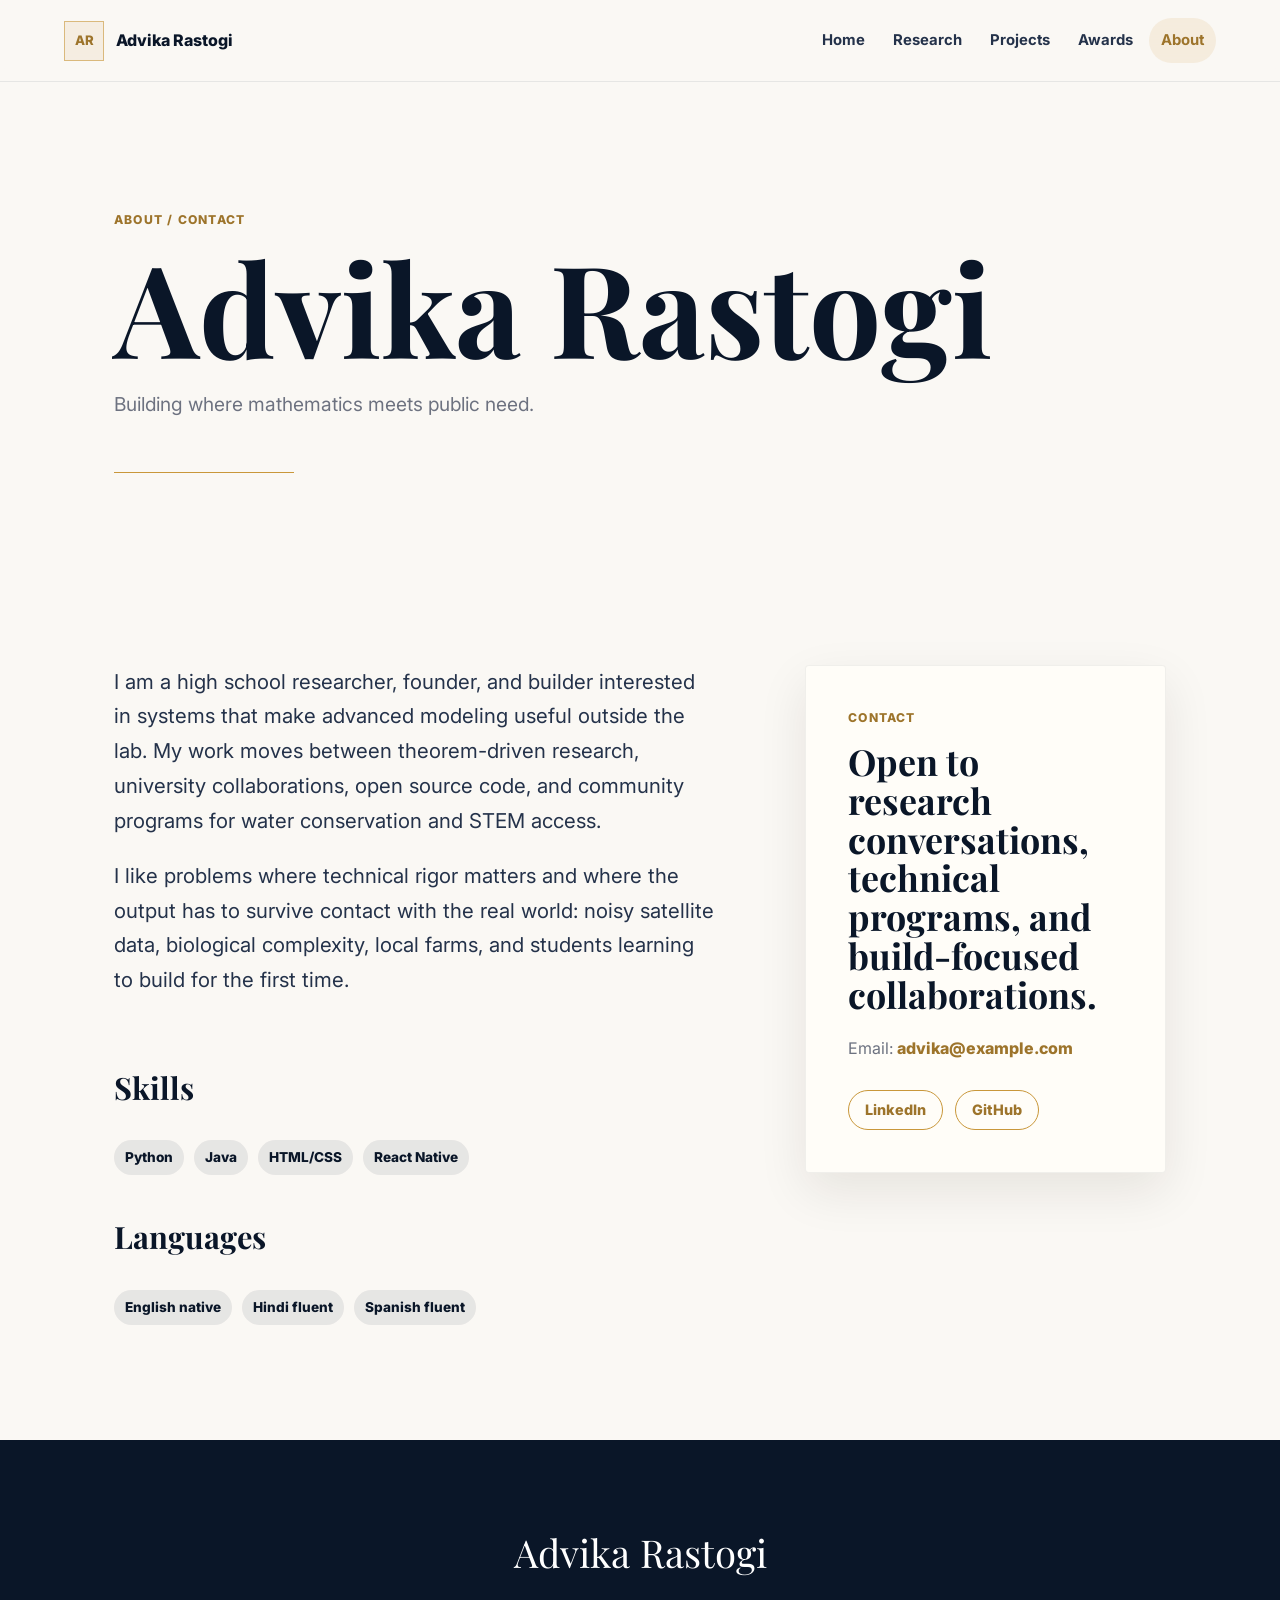
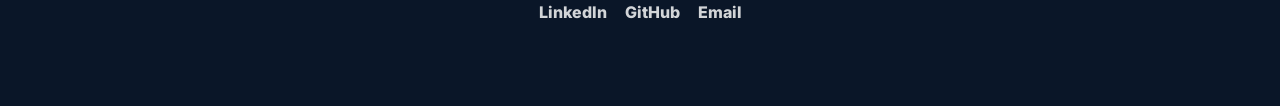
==== about.html @ 5e6feca5 "Add files via upload" ====
<!doctype html>
<html lang="en">
  <head>
    <meta charset="utf-8">
    <meta name="viewport" content="width=device-width, initial-scale=1">
    <title>About | Advika Rastogi</title>
    <meta name="description" content="About Advika Rastogi, high school researcher, founder, and builder.">
    <link rel="preconnect" href="https://fonts.googleapis.com">
    <link rel="preconnect" href="https://fonts.gstatic.com" crossorigin>
    <link href="https://fonts.googleapis.com/css2?family=Inter:wght@400;500;600;700;800&family=Playfair+Display:wght@600;700;800&display=swap" rel="stylesheet">
    <link rel="stylesheet" href="styles.css">
  </head>
  <body>
    <header class="site-header">
      <a class="brand" href="index.html"><span class="brand-mark">AR</span><span>Advika Rastogi</span></a>
      <button class="nav-toggle" type="button" aria-label="Open navigation" aria-expanded="false"><span></span><span></span><span></span></button>
      <nav class="site-nav" aria-label="Primary navigation">
        <a href="index.html">Home</a>
        <a href="research.html">Research</a>
        <a href="projects.html">Projects</a>
        <a href="awards.html">Awards</a>
        <a href="about.html">About</a>
      </nav>
    </header>

    <main>
      <section class="page-hero about-title">
        <div class="reveal">
          <p class="eyebrow">About / Contact</p>
          <h1>Advika Rastogi</h1>
          <p class="page-copy">Building where mathematics meets public need.</p>
        </div>
      </section>

      <section class="section two-column cream-section">
        <div class="about-copy reveal">
          <p>I am a high school researcher, founder, and builder interested in systems that make advanced modeling useful outside the lab. My work moves between theorem-driven research, university collaborations, open source code, and community programs for water conservation and STEM access.</p>
          <p>I like problems where technical rigor matters and where the output has to survive contact with the real world: noisy satellite data, biological complexity, local farms, and students learning to build for the first time.</p>
          <div class="info-stack">
            <div>
              <h2>Skills</h2>
              <div class="chip-list"><span>Python</span><span>Java</span><span>HTML/CSS</span><span>React Native</span></div>
            </div>
            <div>
              <h2>Languages</h2>
              <div class="chip-list"><span>English native</span><span>Hindi fluent</span><span>Spanish fluent</span></div>
            </div>
          </div>
        </div>
        <aside class="contact-card reveal" id="contact">
          <span class="card-kicker">Contact</span>
          <h2>Open to research conversations, technical programs, and build-focused collaborations.</h2>
          <p>Email: <a href="mailto:advika@example.com">advika@example.com</a></p>
          <div class="contact-actions">
            <a class="button small outline-gold" href="#" aria-disabled="true">LinkedIn</a>
            <a class="button small outline-gold" href="#" aria-disabled="true">GitHub</a>
          </div>
        </aside>
      </section>
    </main>

    <footer class="site-footer">
      <p>Advika Rastogi</p>
      <div><a href="#" aria-disabled="true">LinkedIn</a><a href="#" aria-disabled="true">GitHub</a><a href="mailto:advika@example.com">Email</a></div>
    </footer>
    <script src="script.js"></script>
  </body>
</html>
---- styles.css ----
:root {
  --cream: #faf8f4;
  --cream-2: #f1eadf;
  --warm-card: #fffdf8;
  --navy: #0a1628;
  --navy-soft: #24324a;
  --muted: #6d7280;
  --gold: #c9973a;
  --gold-dark: #9d742b;
  --line: rgba(10, 22, 40, 0.12);
  --white: #ffffff;
  --shadow: 0 18px 50px rgba(31, 23, 10, 0.09);
  --shadow-strong: 0 24px 68px rgba(31, 23, 10, 0.16);
}

* {
  box-sizing: border-box;
}

html {
  scroll-behavior: smooth;
}

body {
  margin: 0;
  color: var(--navy);
  background: var(--cream);
  font-family: "Inter", Arial, sans-serif;
  line-height: 1.7;
}

a {
  color: inherit;
  text-decoration: none;
}

p,
h1,
h2,
h3 {
  margin-top: 0;
}

p {
  color: var(--muted);
}

h1,
h2,
h3 {
  color: var(--navy);
  font-family: "Playfair Display", Georgia, serif;
  letter-spacing: 0;
}

.site-header {
  position: sticky;
  top: 0;
  z-index: 20;
  display: flex;
  align-items: center;
  justify-content: space-between;
  gap: 28px;
  padding: 18px clamp(20px, 5vw, 76px);
  background: rgba(250, 248, 244, 0.9);
  border-bottom: 1px solid rgba(10, 22, 40, 0.08);
  backdrop-filter: blur(16px);
}

.brand {
  display: inline-flex;
  align-items: center;
  gap: 12px;
  color: var(--navy);
  font-weight: 800;
}

.brand-mark {
  display: inline-grid;
  place-items: center;
  width: 40px;
  height: 40px;
  border: 1px solid rgba(201, 151, 58, 0.6);
  color: var(--gold-dark);
  background: rgba(201, 151, 58, 0.1);
  font-size: 0.82rem;
}

.site-nav {
  display: flex;
  align-items: center;
  gap: 4px;
}

.site-nav a {
  padding: 10px 12px;
  border-radius: 999px;
  color: var(--navy-soft);
  font-size: 0.93rem;
  font-weight: 700;
  transition: color 180ms ease, background 180ms ease;
}

.site-nav a:hover,
.site-nav a.active {
  color: var(--gold-dark);
  background: rgba(201, 151, 58, 0.12);
}

.nav-toggle {
  display: none;
  width: 44px;
  height: 44px;
  border: 1px solid var(--line);
  background: transparent;
  border-radius: 999px;
  cursor: pointer;
}

.nav-toggle span {
  display: block;
  width: 18px;
  height: 2px;
  margin: 4px auto;
  background: var(--navy);
}

.photo-hero {
  position: relative;
  min-height: calc(100vh - 78px);
  display: grid;
  align-items: center;
  overflow: hidden;
  padding: clamp(96px, 14vw, 172px) clamp(20px, 5vw, 76px);
  background:
    linear-gradient(90deg, rgba(10, 22, 40, 0.92) 0%, rgba(10, 22, 40, 0.76) 46%, rgba(10, 22, 40, 0.32) 100%),
    url("https://images.unsplash.com/photo-1506744038136-46273834b3fb?auto=format&fit=crop&w=2200&q=82") center / cover;
}

.photo-hero::after {
  content: "";
  position: absolute;
  inset: 0;
  pointer-events: none;
  background-image:
    linear-gradient(30deg, rgba(255, 255, 255, 0.07) 1px, transparent 1px),
    linear-gradient(120deg, rgba(201, 151, 58, 0.08) 1px, transparent 1px);
  background-size: 78px 78px;
  opacity: 0.28;
  animation: drift 28s linear infinite;
}

@keyframes drift {
  from { transform: translate3d(0, 0, 0); }
  to { transform: translate3d(-78px, 0, 0); }
}

.hero-content {
  position: relative;
  z-index: 1;
  width: min(100%, 1180px);
  max-width: 1180px;
  margin: 0 auto;
}

.hero-content.minimal {
  max-width: 900px;
}

.hero h1 {
  margin-bottom: 16px;
  color: var(--white);
  font-size: clamp(4rem, 10vw, 9rem);
  line-height: 0.9;
}

.tagline {
  margin-bottom: 20px;
  color: var(--white);
  font-family: "Playfair Display", Georgia, serif;
  font-size: clamp(2.1rem, 5vw, 5rem);
  font-weight: 700;
  line-height: 1;
}

.hero-copy {
  max-width: 720px;
  color: rgba(255, 255, 255, 0.82);
  font-size: clamp(1.05rem, 1.7vw, 1.28rem);
}

.hero-actions {
  display: flex;
  flex-wrap: wrap;
  gap: 14px;
  margin-top: 38px;
}

.page-hero,
.section {
  max-width: 1180px;
  margin: 0 auto;
  padding-left: clamp(20px, 5vw, 76px);
  padding-right: clamp(20px, 5vw, 76px);
}

.page-hero {
  padding-top: clamp(78px, 10vw, 132px);
  padding-bottom: clamp(42px, 6vw, 76px);
  background: var(--cream);
}

.page-hero::after {
  content: "";
  display: block;
  width: min(100%, 180px);
  height: 1px;
  margin-top: clamp(28px, 5vw, 52px);
  background: var(--gold);
}

.page-hero h1 {
  max-width: 900px;
  margin-bottom: 20px;
  font-size: clamp(3rem, 7vw, 6.2rem);
  line-height: 0.96;
}

.page-copy {
  max-width: 760px;
  color: var(--muted);
  font-size: clamp(1.05rem, 1.5vw, 1.22rem);
}

.section {
  padding-top: clamp(70px, 9vw, 124px);
  padding-bottom: clamp(70px, 9vw, 124px);
}

.section-tight {
  padding-top: clamp(22px, 4vw, 52px);
}

.cream-section {
  background: var(--cream);
}

.section-heading {
  max-width: 780px;
  margin-bottom: clamp(30px, 5vw, 58px);
}

.section-heading h2 {
  margin: 0;
  color: var(--navy);
  font-size: clamp(2.1rem, 4vw, 4rem);
  line-height: 1.02;
}

.eyebrow,
.card-kicker {
  display: block;
  margin: 0 0 14px;
  color: var(--gold-dark);
  font-size: 0.76rem;
  font-weight: 800;
  letter-spacing: 0.1em;
  text-transform: uppercase;
}

.button {
  display: inline-flex;
  align-items: center;
  justify-content: center;
  min-height: 48px;
  padding: 0 19px;
  border: 1px solid var(--gold);
  border-radius: 999px;
  color: var(--navy);
  background: var(--gold);
  font-weight: 800;
  transition: transform 180ms ease, box-shadow 180ms ease, background 180ms ease, border-color 180ms ease;
}

.button:hover {
  transform: translateY(-2px);
  box-shadow: 0 16px 32px rgba(157, 116, 43, 0.2);
}

.button.secondary {
  color: var(--white);
  border-color: rgba(255, 255, 255, 0.7);
  background: transparent;
}

.button.small {
  min-height: 40px;
  margin-top: auto;
  padding-inline: 16px;
  font-size: 0.9rem;
}

.button.outline-gold {
  color: var(--gold-dark);
  background: transparent;
}

.button.disabled {
  opacity: 0.7;
  cursor: default;
}

.button.disabled:hover {
  transform: none;
  box-shadow: none;
}

.bio-block {
  max-width: 980px;
  padding: clamp(28px, 4vw, 48px) 0 clamp(28px, 4vw, 48px) clamp(24px, 4vw, 44px);
  border-left: 4px solid var(--gold);
}

.bio-block p {
  max-width: 900px;
  margin-bottom: 18px;
  color: var(--navy-soft);
  font-size: clamp(1.2rem, 2vw, 1.58rem);
  line-height: 1.58;
}

.bio-block p:last-child {
  margin-bottom: 0;
}

.stats-grid,
.featured-grid,
.project-grid {
  display: grid;
  gap: 22px;
}

.stats-grid {
  grid-template-columns: repeat(4, minmax(0, 1fr));
}

.featured-grid {
  grid-template-columns: repeat(3, minmax(0, 1fr));
}

.project-grid {
  grid-template-columns: repeat(2, minmax(0, 1fr));
}

.metric-card,
.editorial-card,
.research-card,
.project-card,
.timeline-item,
.contact-card {
  border: 1px solid rgba(10, 22, 40, 0.06);
  border-radius: 4px;
  background: var(--warm-card);
  box-shadow: var(--shadow);
  transition: transform 180ms ease, box-shadow 180ms ease;
}

.metric-card:hover,
.editorial-card:hover,
.research-card:hover,
.project-card:hover,
.timeline-item:hover,
.contact-card:hover {
  transform: translateY(-4px);
  box-shadow: var(--shadow-strong);
}

.metric-card {
  min-height: 192px;
  padding: 30px;
}

.metric {
  display: block;
  margin-bottom: 18px;
  color: var(--navy);
  font-family: "Playfair Display", Georgia, serif;
  font-size: clamp(2.8rem, 5vw, 4.8rem);
  font-weight: 800;
  line-height: 0.95;
}

.metric-label {
  display: block;
  color: var(--muted);
  font-weight: 700;
  line-height: 1.35;
}

.editorial-card,
.project-card {
  min-height: 300px;
  display: flex;
  flex-direction: column;
  align-items: flex-start;
  padding: clamp(28px, 4vw, 40px);
  background: #fffaf0;
}

.editorial-card h3,
.project-card h2 {
  margin-bottom: 14px;
  font-size: clamp(1.6rem, 2.5vw, 2.35rem);
  line-height: 1.08;
}

.editorial-card p,
.project-card p {
  margin-bottom: 24px;
}

.text-link {
  margin-top: auto;
  color: var(--gold-dark);
  font-weight: 800;
}

.text-link:hover {
  color: var(--navy);
}

.research-list {
  display: grid;
  gap: clamp(30px, 5vw, 56px);
}

.research-card {
  padding: clamp(34px, 5vw, 58px);
  border-top: 4px solid var(--gold);
}

.research-card h2 {
  max-width: 980px;
  margin-bottom: 20px;
  font-size: clamp(1.85rem, 3.4vw, 3.35rem);
  line-height: 1.04;
}

.research-card p {
  max-width: 920px;
  margin-bottom: 16px;
}

.chip-list {
  display: flex;
  flex-wrap: wrap;
  gap: 10px;
  margin-top: 26px;
}

.chip-list span {
  display: inline-flex;
  align-items: center;
  min-height: 33px;
  padding: 6px 11px;
  border-radius: 999px;
  color: var(--navy);
  background: rgba(10, 22, 40, 0.08);
  font-size: 0.85rem;
  font-weight: 800;
}

.project-card .chip-list {
  margin-bottom: 28px;
}

.project-card .button.disabled {
  color: var(--gold-dark);
  background: transparent;
}

.tiered-timeline {
  position: relative;
  display: grid;
  gap: 50px;
  padding-left: clamp(24px, 4vw, 52px);
}

.tiered-timeline::before {
  content: "";
  position: absolute;
  left: 8px;
  top: 8px;
  bottom: 8px;
  width: 2px;
  background: linear-gradient(180deg, var(--navy), rgba(10, 22, 40, 0.14));
}

.award-tier {
  position: relative;
  display: grid;
  gap: 16px;
}

.award-tier::before {
  content: "";
  position: absolute;
  left: calc(clamp(24px, 4vw, 52px) * -1 - 1px);
  top: 10px;
  width: 16px;
  height: 16px;
  border: 4px solid var(--cream);
  border-radius: 50%;
  background: var(--gold);
  box-shadow: 0 0 0 1px rgba(201, 151, 58, 0.36);
}

.award-tier > h2 {
  margin-bottom: 8px;
  color: var(--navy);
  font-size: clamp(1.7rem, 3vw, 2.9rem);
}

.timeline-item {
  padding: 24px 28px;
  box-shadow: none;
  border: 1px solid rgba(10, 22, 40, 0.08);
}

.timeline-item span {
  color: var(--gold-dark);
  font-size: 0.88rem;
  font-weight: 800;
}

.timeline-item h3 {
  margin: 6px 0 6px;
  font-size: clamp(1.25rem, 2vw, 1.75rem);
  line-height: 1.15;
}

.timeline-item p {
  margin-bottom: 0;
}

.about-title h1 {
  font-size: clamp(4rem, 10vw, 9rem);
}

.two-column {
  display: grid;
  grid-template-columns: minmax(0, 1.25fr) minmax(320px, 0.75fr);
  gap: clamp(34px, 7vw, 90px);
  align-items: start;
}

.about-copy > p {
  max-width: 760px;
  margin-bottom: 20px;
  color: var(--navy-soft);
  font-size: clamp(1.08rem, 1.6vw, 1.28rem);
}

.info-stack {
  display: grid;
  gap: 36px;
  margin-top: clamp(36px, 5vw, 64px);
}

.info-stack h2 {
  margin-bottom: 12px;
  color: var(--navy);
  font-size: clamp(1.45rem, 2.4vw, 2.2rem);
}

.contact-card {
  position: sticky;
  top: 104px;
  padding: clamp(30px, 4vw, 42px);
}

.contact-card h2 {
  margin-bottom: 22px;
  font-size: clamp(1.65rem, 2.8vw, 2.7rem);
  line-height: 1.08;
}

.contact-card a {
  color: var(--gold-dark);
  font-weight: 800;
}

.contact-actions {
  display: flex;
  flex-wrap: wrap;
  gap: 12px;
  margin-top: 28px;
}

.site-footer {
  display: grid;
  place-items: center;
  gap: 14px;
  padding: clamp(48px, 7vw, 80px) clamp(20px, 5vw, 76px);
  color: rgba(255, 255, 255, 0.78);
  background: var(--navy);
  text-align: center;
}

.site-footer p {
  margin: 0;
  color: var(--white);
  font-family: "Playfair Display", Georgia, serif;
  font-size: clamp(1.6rem, 3vw, 2.6rem);
}

.site-footer div {
  display: flex;
  flex-wrap: wrap;
  justify-content: center;
  gap: 18px;
}

.site-footer a {
  color: rgba(255, 255, 255, 0.82);
  font-weight: 800;
}

.site-footer a:hover {
  color: var(--gold);
}

.reveal {
  opacity: 0;
  transform: translateY(22px);
  transition: opacity 680ms ease, transform 680ms ease;
}

.reveal.visible {
  opacity: 1;
  transform: translateY(0);
}

@media (max-width: 1020px) {
  .stats-grid,
  .featured-grid,
  .project-grid,
  .two-column {
    grid-template-columns: 1fr;
  }

  .contact-card {
    position: static;
  }
}

@media (max-width: 880px) {
  .nav-toggle {
    display: block;
  }

  .site-nav {
    position: absolute;
    left: 20px;
    right: 20px;
    top: 72px;
    display: none;
    flex-direction: column;
    align-items: stretch;
    padding: 12px;
    border: 1px solid rgba(10, 22, 40, 0.1);
    border-radius: 16px;
    background: rgba(250, 248, 244, 0.98);
  }

  .site-nav.open {
    display: flex;
  }

  .site-nav a {
    padding: 12px;
  }

  .photo-hero {
    min-height: auto;
  }
}

@media (max-width: 560px) {
  .site-header {
    padding: 14px 16px;
  }

  .brand span:last-child {
    display: none;
  }

  .site-nav {
    left: 16px;
    right: 16px;
  }

  .hero-actions,
  .contact-actions {
    align-items: stretch;
    flex-direction: column;
  }

  .button {
    width: 100%;
  }

  .bio-block {
    padding-left: 22px;
  }

  .tiered-timeline {
    padding-left: 24px;
  }

  .award-tier::before {
    left: -24px;
  }
}

@media (prefers-reduced-motion: reduce) {
  html {
    scroll-behavior: auto;
  }

  *,
  *::before,
  *::after {
    animation-duration: 0.01ms !important;
    animation-iteration-count: 1 !important;
    transition-duration: 0.01ms !important;
  }

  .reveal {
    opacity: 1;
    transform: none;
  }
}
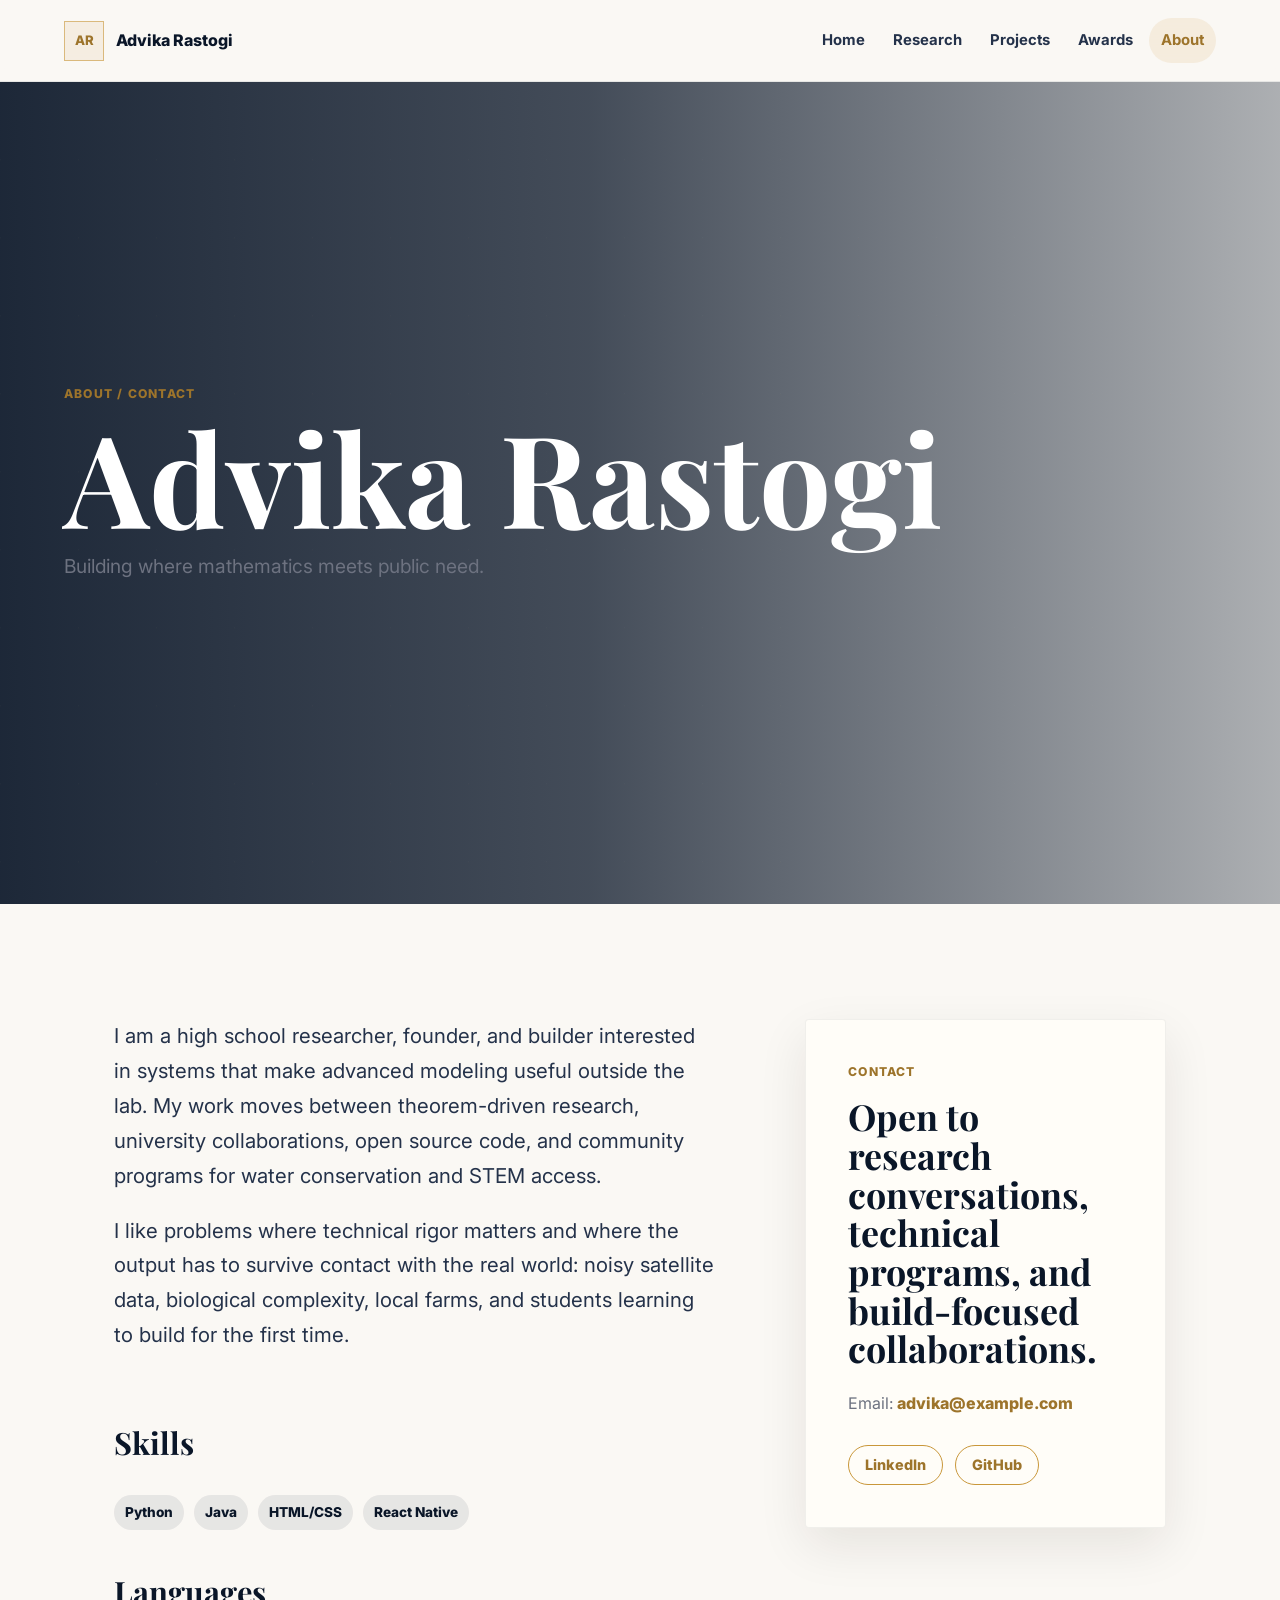
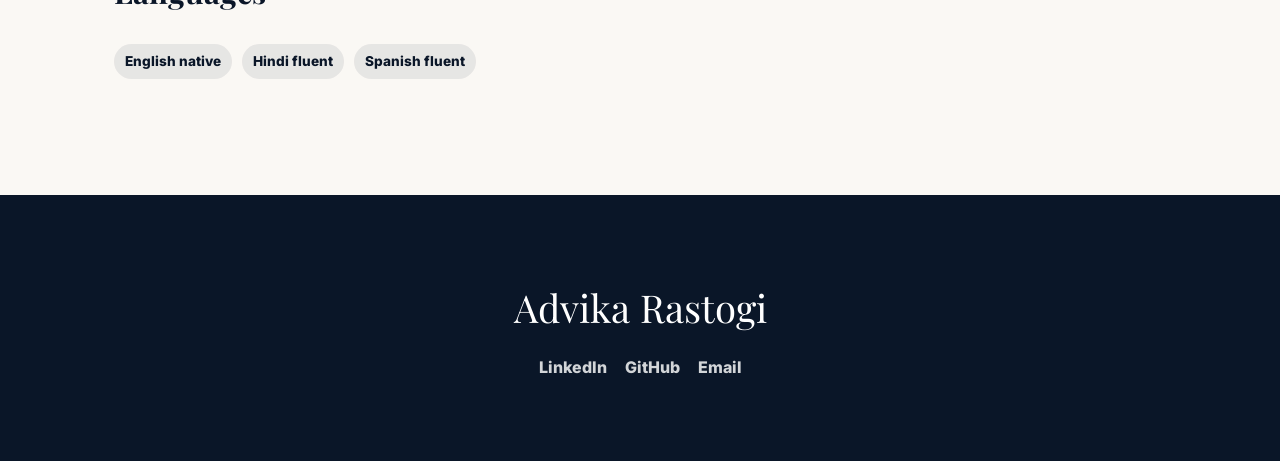
==== commit 60412aba: "Update section class for about page hero" ====
--- a/about.html
+++ b/about.html
@@ -24,7 +24,7 @@
     </header>
 
     <main>
-      <section class="page-hero about-title">
+      <section class="hero photo-hero" about-title">
         <div class="reveal">
           <p class="eyebrow">About / Contact</p>
           <h1>Advika Rastogi</h1>
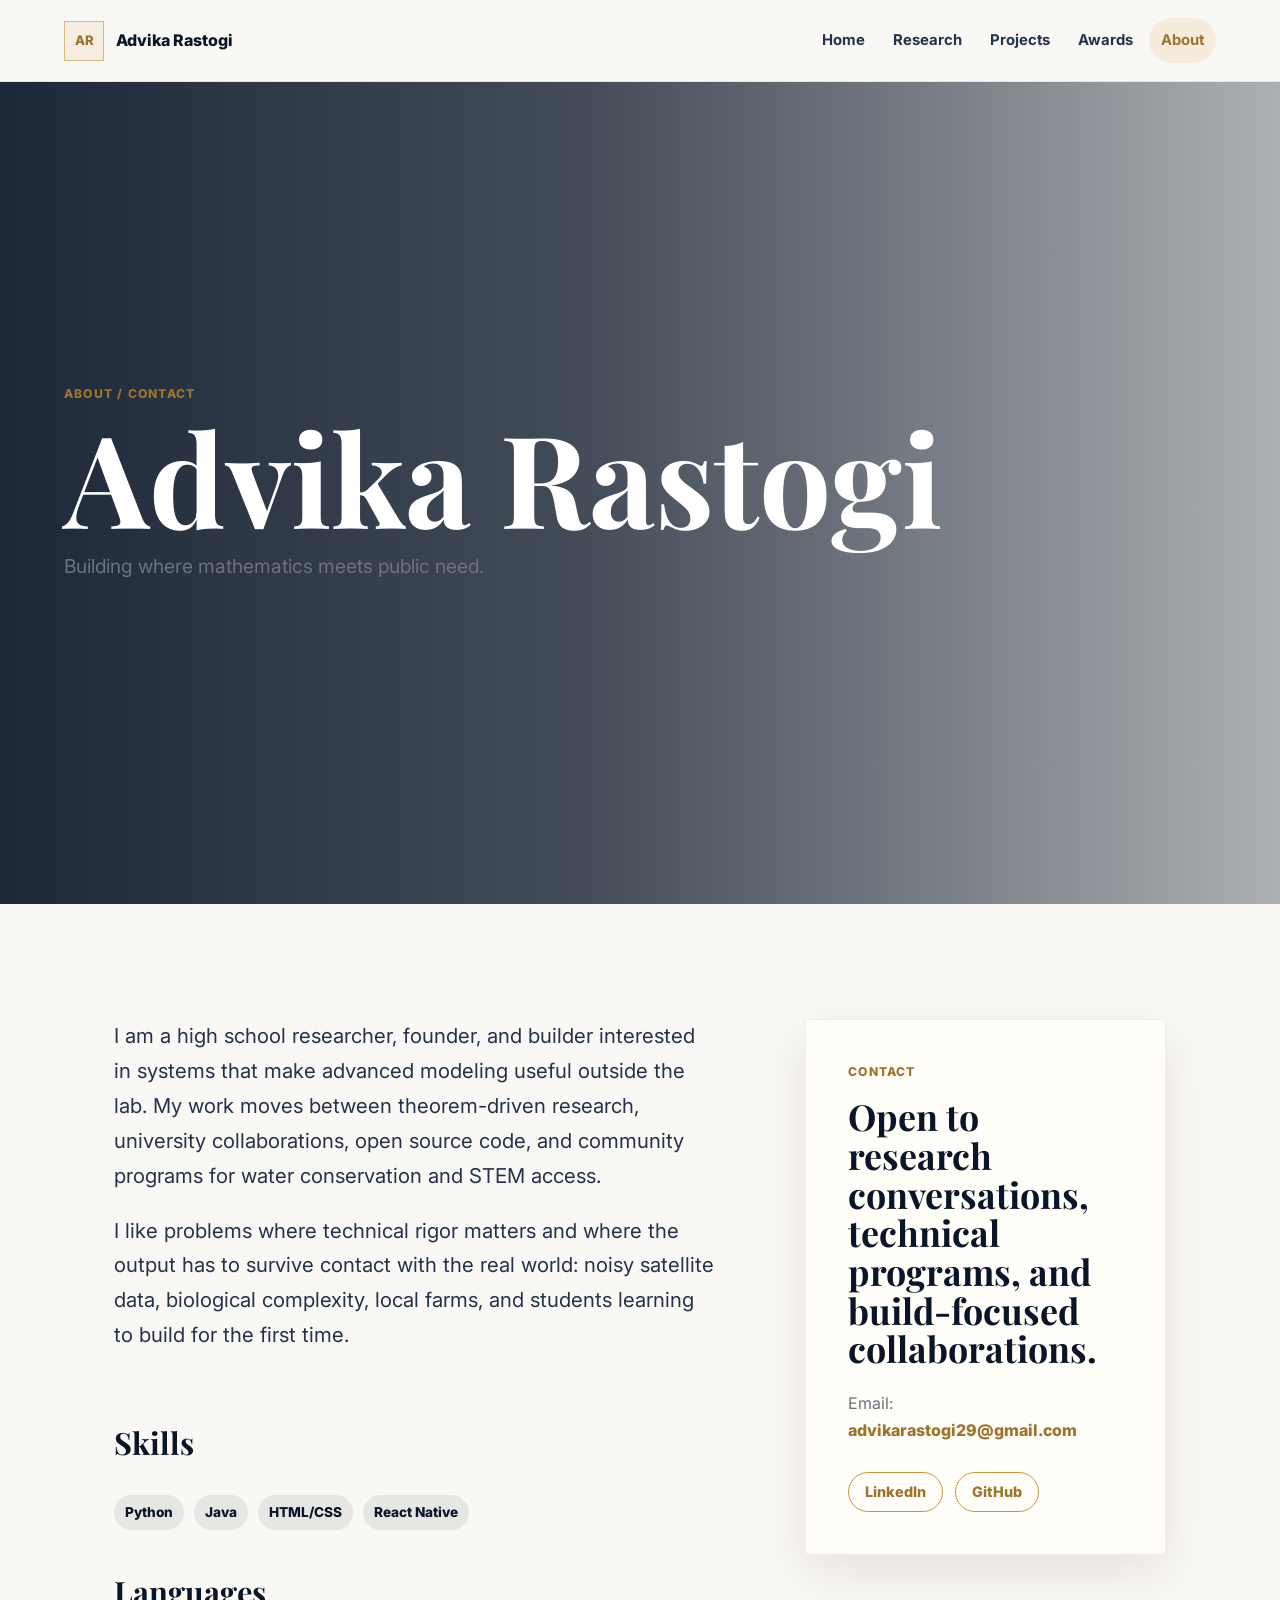
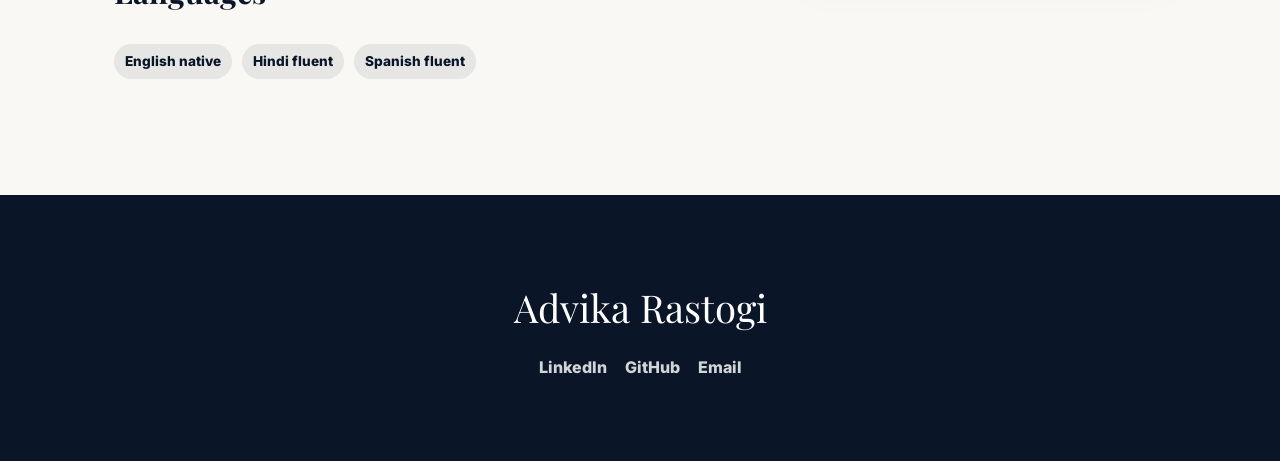
==== commit 62733618: "Update email address in contact card" ====
--- a/about.html
+++ b/about.html
@@ -50,7 +50,7 @@
         <aside class="contact-card reveal" id="contact">
           <span class="card-kicker">Contact</span>
           <h2>Open to research conversations, technical programs, and build-focused collaborations.</h2>
-          <p>Email: <a href="mailto:advika@example.com">advika@example.com</a></p>
+          <p>Email: <a href="mailto:advika@example.com">advikarastogi29@gmail.com</a></p>
           <div class="contact-actions">
             <a class="button small outline-gold" href="#" aria-disabled="true">LinkedIn</a>
             <a class="button small outline-gold" href="#" aria-disabled="true">GitHub</a>
